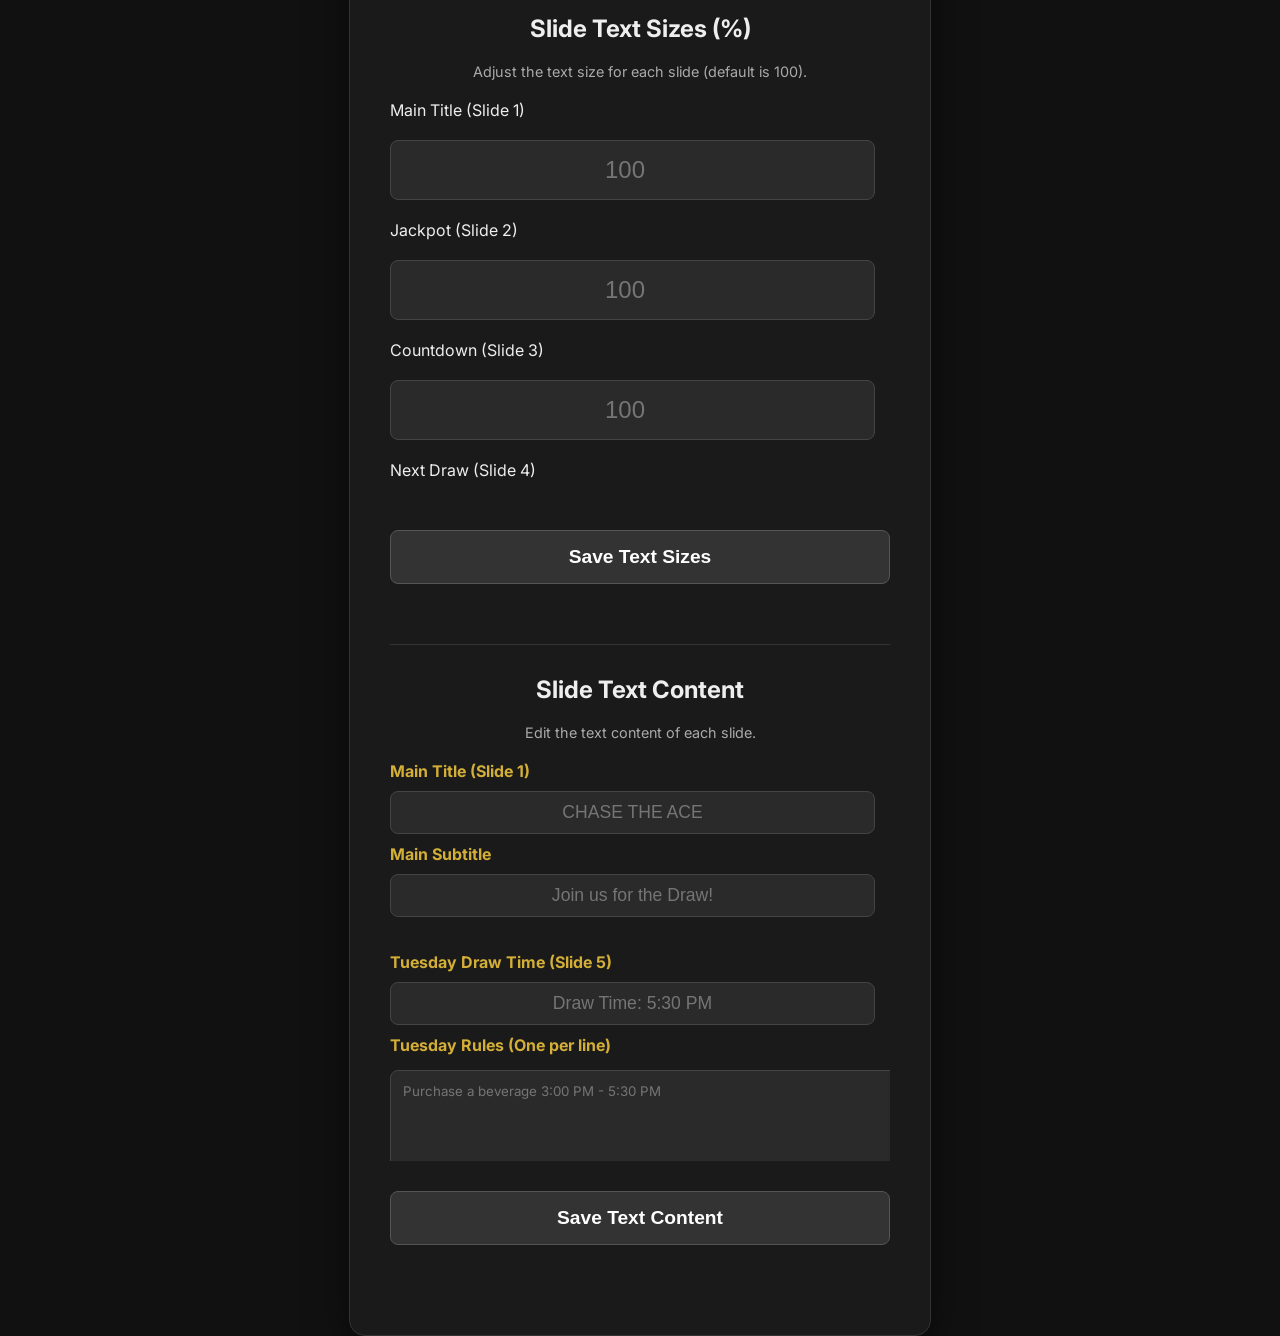
==== admin.html @ 93507a05 "Auto-sync: Matrix System Finalization (2026-05-15 15:42:59)" ====
<!DOCTYPE html>
<html lang="en">
<head>
    <meta charset="UTF-8">
    <meta name="viewport" content="width=device-width, initial-scale=1.0">
    <title>Chase the Ace - ADMIN</title>
    <link href="https://fonts.googleapis.com/css2?family=Inter:wght@400;600&display=swap" rel="stylesheet">
    <style>
        body { 
            font-family: 'Inter', sans-serif; 
            padding: 50px; 
            background: #111; 
            color: #eee;
            display: flex;
            justify-content: center;
            align-items: center;
            height: 100vh;
            margin: 0;
        }
        .admin-panel { 
            background: #1a1a1a; 
            padding: 40px; 
            border-radius: 16px; 
            width: 100%;
            max-width: 500px; 
            box-shadow: 0 10px 40px rgba(0,0,0,0.5); 
            border: 1px solid #333;
            text-align: center;
        }
        h1 { margin-top: 0; color: #d4af37; }
        input { 
            width: 100%; 
            padding: 15px; 
            font-size: 1.5rem; 
            margin: 20px 0; 
            box-sizing: border-box; 
            background: #2a2a2a;
            border: 1px solid #444;
            color: white;
            border-radius: 8px;
            text-align: center;
        }
        input:focus { outline: none; border-color: #d4af37; }
        button { 
            background: #d4af37; 
            color: black; 
            font-weight: bold;
            border: none; 
            padding: 15px 30px; 
            font-size: 1.2rem; 
            cursor: pointer; 
            width: 100%; 
            border-radius: 8px;
            transition: transform 0.1s, background 0.2s;
        }
        button:hover { background: #f59e0b; transform: scale(1.02); }
        button:active { transform: scale(0.98); }
        .status { margin-top: 20px; color: #888; text-align: center; font-size: 0.9rem; }
        .section-divider { margin: 30px 0; border: 0; border-top: 1px solid #333; }
        .section-desc { font-size: 0.9rem; color: #aaa; margin-bottom: 20px; }
        .scroll-container { text-align: left; max-height: 400px; overflow-y: auto; padding-right: 15px; margin-bottom: 20px; }
        .save-btn { margin-top: 10px; background: #333; color: white; border: 1px solid #555; margin-bottom: 30px; }
        textarea { 
            width: 100%; 
            padding: 12px; 
            background: #2a2a2a; 
            border: 1px solid #444; 
            color: white; 
            border-radius: 8px; 
            font-family: 'Inter', sans-serif;
            margin: 10px 0 20px 0;
            resize: vertical;
            min-height: 80px;
        }
        .content-row { margin-bottom: 25px; text-align: left; }
        .content-row label { font-weight: bold; color: #d4af37; display: block; margin-bottom: 5px; }
        .content-row input { margin: 5px 0 10px 0; padding: 10px; font-size: 1.1rem; }
        
        /* Compact Mode */
        body.compact { padding: 1rem; height: auto; display: block; }
        body.compact .admin-panel { padding: 1rem; max-width: 100%; border-radius: 8px; }
        body.compact h1 { font-size: 1.2rem; }
        body.compact h2 { font-size: 1rem; margin-top: 1rem; }
        body.compact p { font-size: 0.8rem; margin: 0.5rem 0; }
        body.compact input { padding: 8px; font-size: 1rem; margin: 10px 0; }
        body.compact button { padding: 10px; font-size: 1rem; }
        body.compact .scroll-container { max-height: 250px; }
        body.compact .content-row { margin-bottom: 15px; }
        body.compact .content-row label { font-size: 0.7rem; }
        body.compact .content-row input { padding: 6px; font-size: 0.9rem; }
    </style>
</head>
<body>

    <div class="admin-panel">
        <h1>Admin Control</h1>
        <p>Enter the current Jackpot amount (numbers only):</p>
        
        <input type="number" id="jackpotInput" placeholder="e.g. 1500">
        <button onclick="saveJackpot()">Update TV Screen</button>
        
        <div class="status" id="statusMsg"></div>
        
        <hr class="section-divider">

        <h2>Slide Text Sizes (%)</h2>
        <p class="section-desc">Adjust the text size for each slide (default is 100).</p>

        <div class="scroll-container">
            <label>Main Title (Slide 1)</label>
            <input type="number" id="scale-main" class="scale-input" placeholder="100">
            
            <label>Jackpot (Slide 2)</label>
            <input type="number" id="scale-jackpot" class="scale-input" placeholder="100">
            
            <label>Countdown (Slide 3)</label>
            <input type="number" id="scale-countdown" class="scale-input" placeholder="100">
            
            <label>Next Draw (Slide 4)</label>
            <input type="number" id="scale-next-draw" class="scale-input" placeholder="100">
            
            <label>Tuesday Rules (Slide 5)</label>
            <input type="number" id="scale-tuesday" class="scale-input" placeholder="100">
            
            <label>Saturday Rules (Slide 6)</label>
            <input type="number" id="scale-saturday" class="scale-input" placeholder="100">
            
            <label>How to Win (Slide 7)</label>
            <input type="number" id="scale-win" class="scale-input" placeholder="100">
        </div>

        <button onclick="saveSlideSizes()" class="save-btn">Save Text Sizes</button>
        <div class="status" id="sizeStatusMsg"></div>

        <hr class="section-divider">

        <h2>Slide Text Content</h2>
        <p class="section-desc">Edit the text content of each slide.</p>

        <div class="scroll-container">
            <!-- Main Slide -->
            <div class="content-row">
                <label>Main Title (Slide 1)</label>
                <input type="text" id="content-main-title" placeholder="CHASE THE ACE">
                <label>Main Subtitle</label>
                <input type="text" id="content-main-subtitle" placeholder="Join us for the Draw!">
            </div>

            <!-- Tuesday Slide -->
            <div class="content-row">
                <label>Tuesday Draw Time (Slide 5)</label>
                <input type="text" id="content-tue-time" placeholder="Draw Time: 5:30 PM">
                <label>Tuesday Rules (One per line)</label>
                <textarea id="content-tue-rules" placeholder="Purchase a beverage 3:00 PM - 5:30 PM"></textarea>
            </div>

            <!-- Saturday Slide -->
            <div class="content-row">
                <label>Saturday Draw Time (Slide 6)</label>
                <input type="text" id="content-sat-time" placeholder="Draw Time: 6:30 PM">
                <label>Saturday Rules (One per line)</label>
                <textarea id="content-sat-rules" placeholder="Purchase a beverage 3:00 PM - 6:30 PM"></textarea>
            </div>

            <!-- Jackpot Footer -->
            <div class="content-row">
                <label>Jackpot Slide Footer (Slide 2)</label>
                <input type="text" id="content-jackpot-footer" placeholder="Jackpot increases by $100 after every draw!">
            </div>

            <!-- How to Win -->
            <div class="content-row">
                <label>How to Win Steps (Slide 7, One per line)</label>
                <textarea id="content-win-steps" placeholder="1. Pick a card from the cabinet (52 Cards)"></textarea>
            </div>
        </div>

        <button onclick="saveSlideContent()" class="save-btn">Save Text Content</button>
        <div class="status" id="contentStatusMsg"></div>
    </div>

    <script>
        // Load current value on page load
        const currentVal = localStorage.getItem('cta_jackpot');
        if(currentVal) {
            document.getElementById('jackpotInput').value = currentVal;
        }

        function saveJackpot() {
            const amount = document.getElementById('jackpotInput').value;
            if(amount) {
                localStorage.setItem('cta_jackpot', amount);
                const msg = document.getElementById('statusMsg');
                msg.innerText = "Saved! The TV screen will update automatically within 5 seconds.";
                msg.style.color = "green";
            }
        }

        // --- Slide Size Logic ---
        const slideIds = ['main', 'jackpot', 'countdown', 'next-draw', 'tuesday', 'saturday', 'win'];

        function loadSlideSizes() {
            const storedSizes = localStorage.getItem('cta_slide_sizes');
            if (storedSizes) {
                const sizes = JSON.parse(storedSizes);
                slideIds.forEach(id => {
                    const el = document.getElementById(`scale-${id}`);
                    if (el && sizes[id]) el.value = sizes[id];
                });
            }
        }

        function saveSlideSizes() {
            const sizes = {};
            slideIds.forEach(id => {
                const el = document.getElementById(`scale-${id}`);
                if (el) sizes[id] = el.value || 100;
            });
            
            localStorage.setItem('cta_slide_sizes', JSON.stringify(sizes));
            
            const msg = document.getElementById('sizeStatusMsg');
            msg.innerText = "Sizes Saved! Updating screen...";
            msg.style.color = "lightgreen";
            setTimeout(() => { msg.innerText = ""; }, 3000);
        }

        // --- Slide Content Logic ---
        const contentFields = [
            'main-title', 'main-subtitle', 
            'tue-time', 'tue-rules', 
            'sat-time', 'sat-rules', 
            'jackpot-footer', 'win-steps'
        ];

        function loadSlideContent() {
            const storedContent = localStorage.getItem('cta_slide_content');
            if (storedContent) {
                const content = JSON.parse(storedContent);
                contentFields.forEach(field => {
                    const el = document.getElementById(`content-${field}`);
                    if (el && content[field]) el.value = content[field];
                });
            }
        }

        function saveSlideContent() {
            const content = {};
            contentFields.forEach(field => {
                const el = document.getElementById(`content-${field}`);
                if (el) content[field] = el.value;
            });
            
            localStorage.setItem('cta_slide_content', JSON.stringify(content));
            
            const msg = document.getElementById('contentStatusMsg');
            msg.innerText = "Content Saved! Updating screen...";
            msg.style.color = "lightgreen";
            setTimeout(() => { msg.innerText = ""; }, 3000);
        }

        // Initialize
        if (window.location.search.includes('compact=true')) {
            document.body.classList.add('compact');
        }
        loadSlideSizes();
        loadSlideContent();
    </script>
</body>
</html>
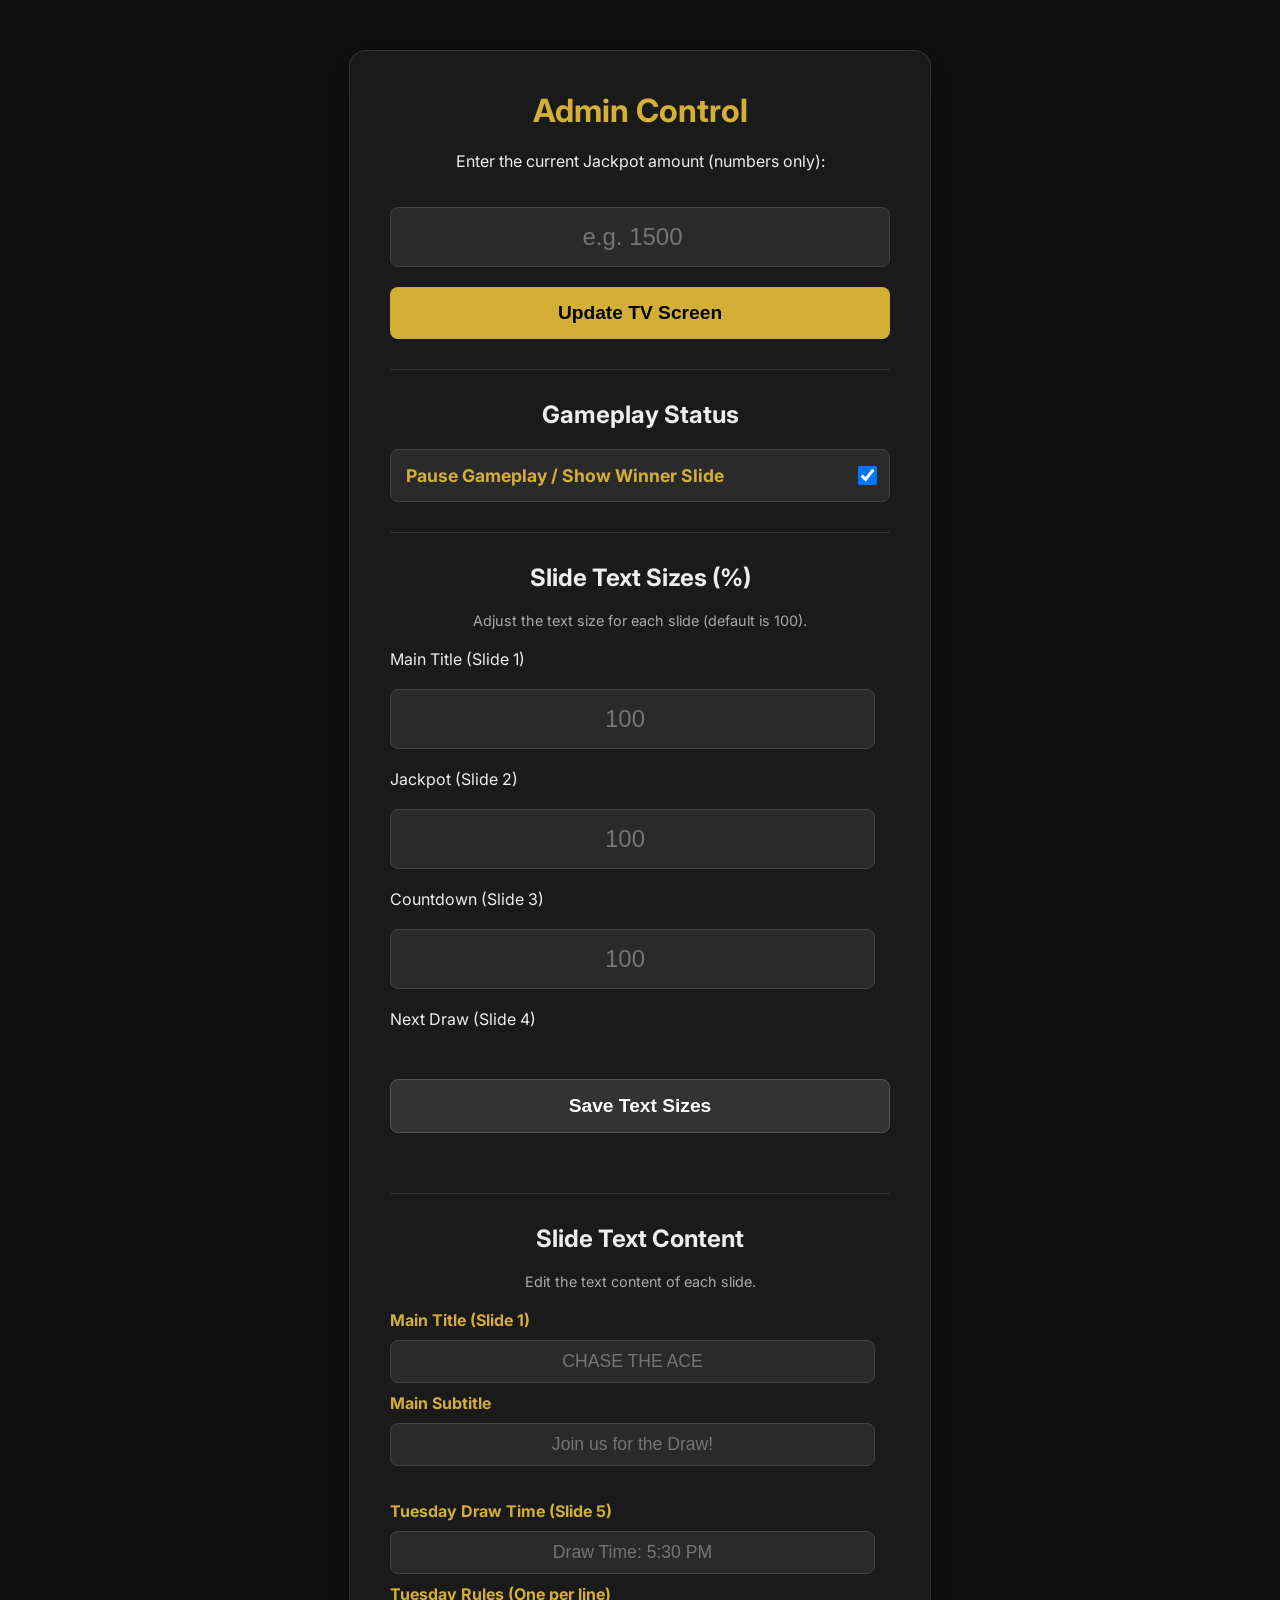
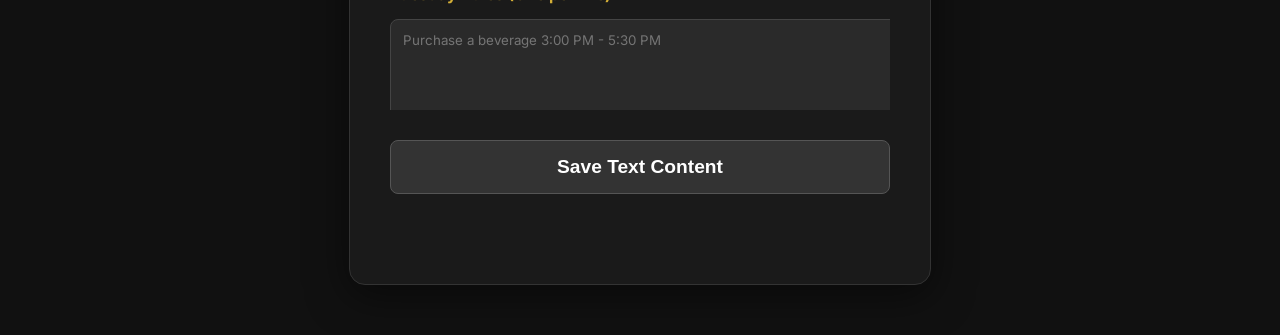
==== commit e4568337: "Add winner announcement slide and default gameplay to paused" ====
--- a/admin.html
+++ b/admin.html
@@ -8,14 +8,16 @@
     <style>
         body { 
             font-family: 'Inter', sans-serif; 
-            padding: 50px; 
+            padding: 50px 20px; 
             background: #111; 
             color: #eee;
             display: flex;
             justify-content: center;
-            align-items: center;
-            height: 100vh;
+            align-items: flex-start;
+            min-height: 100vh;
             margin: 0;
+            overflow-y: auto;
+            box-sizing: border-box;
         }
         .admin-panel { 
             background: #1a1a1a; 
@@ -103,6 +105,14 @@
         
         <hr class="section-divider">
 
+        <h2>Gameplay Status</h2>
+        <div style="margin-bottom: 20px; display: flex; align-items: center; justify-content: space-between; background: #2a2a2a; padding: 15px; border-radius: 8px; border: 1px solid #444;">
+            <label style="margin: 0; color: #d4af37; font-weight: bold; font-size: 1.1rem; cursor: pointer;" for="pausedToggle">Pause Gameplay / Show Winner Slide</label>
+            <input type="checkbox" id="pausedToggle" style="width: auto; margin: 0; transform: scale(1.5); cursor: pointer;" onchange="savePausedState()">
+        </div>
+
+        <hr class="section-divider">
+
         <h2>Slide Text Sizes (%)</h2>
         <p class="section-desc">Adjust the text size for each slide (default is 100).</p>
 
@@ -127,6 +137,9 @@
             
             <label>How to Win (Slide 7)</label>
             <input type="number" id="scale-win" class="scale-input" placeholder="100">
+            
+            <label>Winner/Paused (Slide 8)</label>
+            <input type="number" id="scale-winner" class="scale-input" placeholder="100">
         </div>
 
         <button onclick="saveSlideSizes()" class="save-btn">Save Text Sizes</button>
@@ -172,6 +185,14 @@
             <div class="content-row">
                 <label>How to Win Steps (Slide 7, One per line)</label>
                 <textarea id="content-win-steps" placeholder="1. Pick a card from the cabinet (52 Cards)"></textarea>
+            </div>
+
+            <!-- Winner Slide -->
+            <div class="content-row">
+                <label>Winner Slide Title</label>
+                <input type="text" id="content-winner-title" placeholder="CONGRATULATIONS">
+                <label>Winner Message</label>
+                <textarea id="content-winner-message" style="min-height: 120px;" placeholder="Congratulations to our recent $3400 WINNER!&#10;&#10;Chase the Ace gameplay is now paused and will resume & reset in a few weeks time!&#10;&#10;Thank you for playing!"></textarea>
             </div>
         </div>
 
@@ -184,6 +205,19 @@
         const currentVal = localStorage.getItem('cta_jackpot');
         if(currentVal) {
             document.getElementById('jackpotInput').value = currentVal;
+        }
+
+        // Load paused toggle state
+        const isPaused = localStorage.getItem('cta_paused') !== 'false';
+        document.getElementById('pausedToggle').checked = isPaused;
+
+        function savePausedState() {
+            const isPaused = document.getElementById('pausedToggle').checked;
+            localStorage.setItem('cta_paused', isPaused ? 'true' : 'false');
+            const msg = document.getElementById('statusMsg');
+            msg.innerText = "Status Saved! Updating screen...";
+            msg.style.color = "lightgreen";
+            setTimeout(() => { msg.innerText = ""; }, 3000);
         }
 
         function saveJackpot() {
@@ -197,7 +231,7 @@
         }
 
         // --- Slide Size Logic ---
-        const slideIds = ['main', 'jackpot', 'countdown', 'next-draw', 'tuesday', 'saturday', 'win'];
+        const slideIds = ['main', 'jackpot', 'countdown', 'next-draw', 'tuesday', 'saturday', 'win', 'winner'];
 
         function loadSlideSizes() {
             const storedSizes = localStorage.getItem('cta_slide_sizes');
@@ -230,7 +264,8 @@
             'main-title', 'main-subtitle', 
             'tue-time', 'tue-rules', 
             'sat-time', 'sat-rules', 
-            'jackpot-footer', 'win-steps'
+            'jackpot-footer', 'win-steps',
+            'winner-title', 'winner-message'
         ];
 
         function loadSlideContent() {
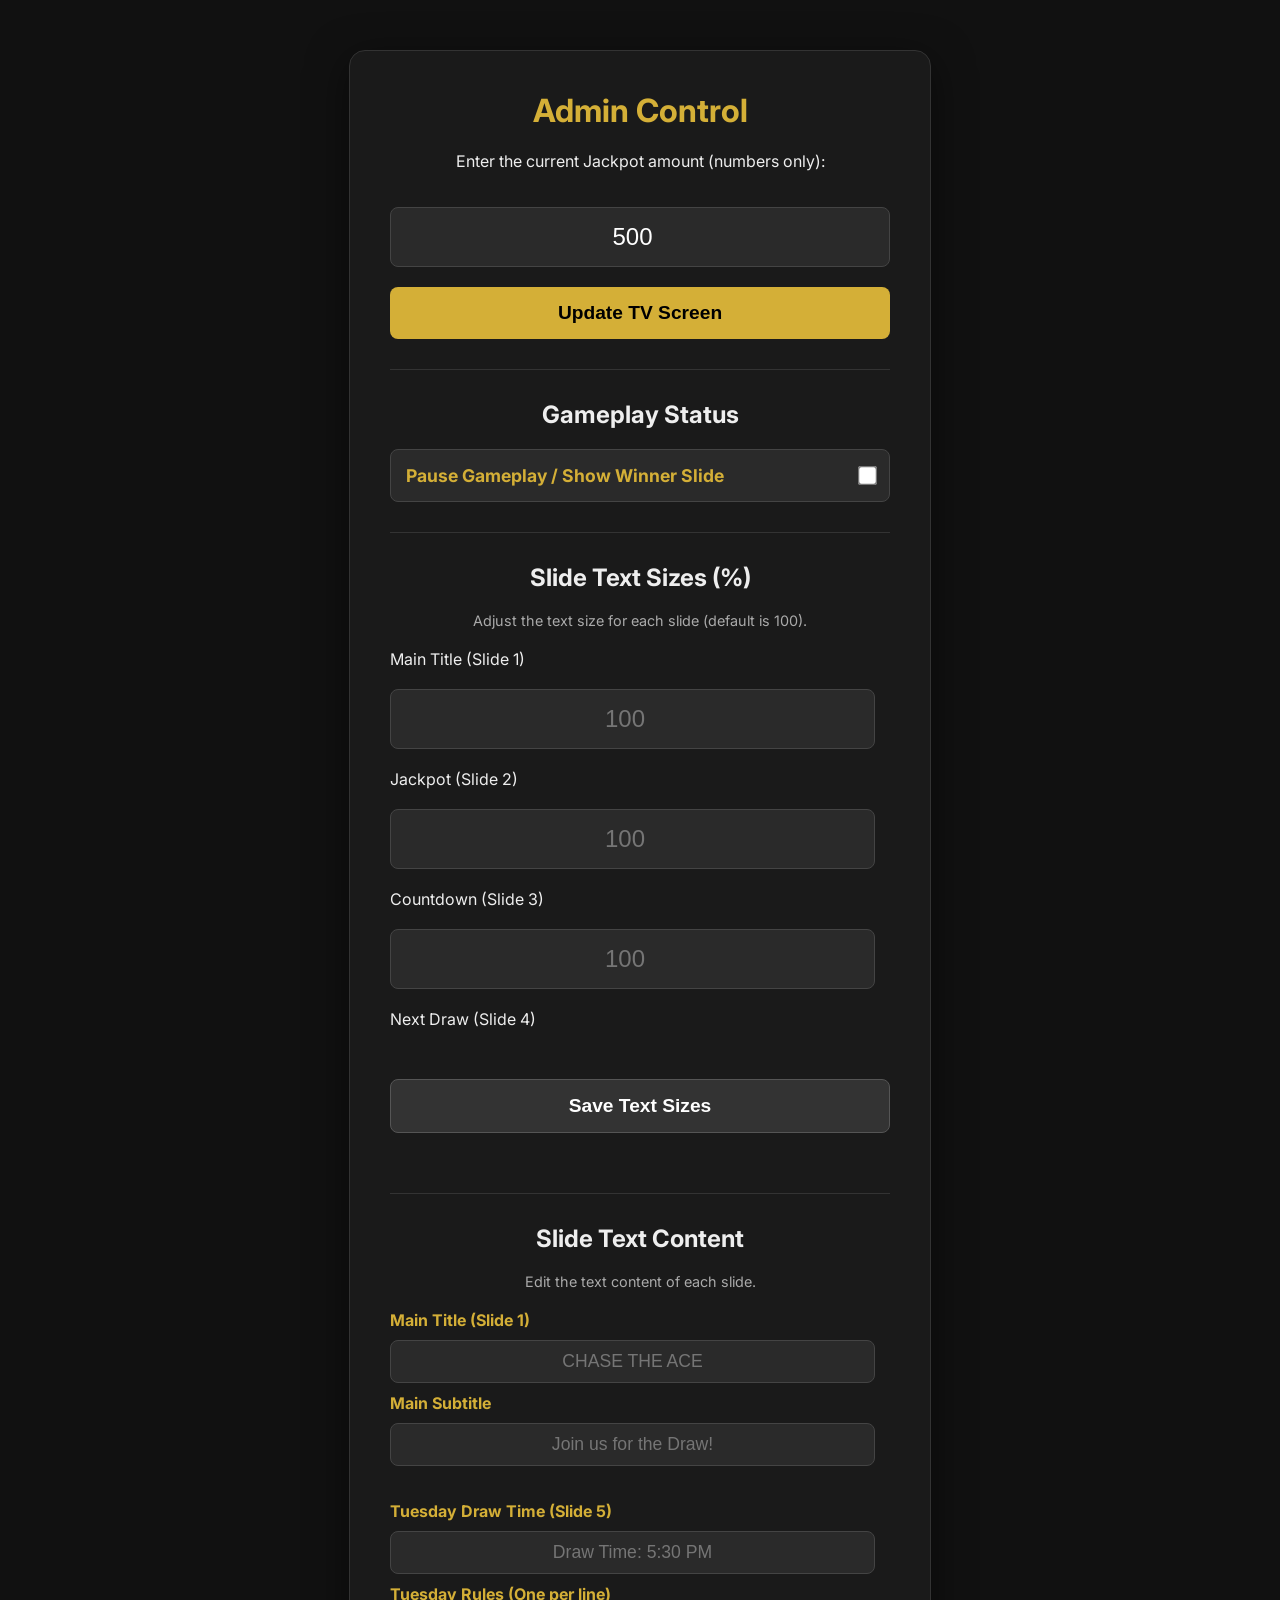
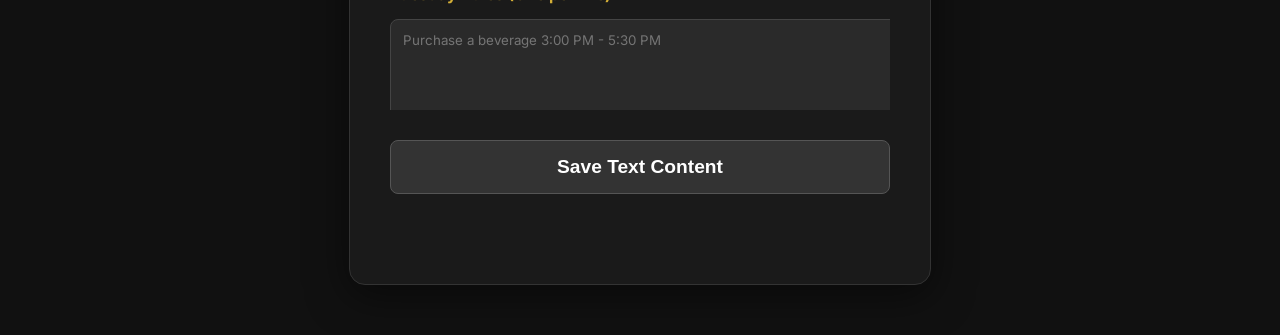
==== commit 93c8944b: "Reset Chase the Ace draw to 00, unpause rotation, and check cta_paused correctly" ====
--- a/admin.html
+++ b/admin.html
@@ -201,6 +201,14 @@
     </div>
 
     <script>
+        // One-time draw reset to unpause and set jackpot to 500
+        if (localStorage.getItem('cta_draw_reset_20260711') !== 'done') {
+            localStorage.setItem('cta_paused', 'false');
+            localStorage.setItem('cta_jackpot', '500');
+            localStorage.setItem('cta_jackpot_backup', '500');
+            localStorage.setItem('cta_draw_reset_20260711', 'done');
+        }
+
         // Load current value on page load
         const currentVal = localStorage.getItem('cta_jackpot');
         if(currentVal) {
@@ -208,7 +216,7 @@
         }
 
         // Load paused toggle state
-        const isPaused = localStorage.getItem('cta_paused') !== 'false';
+        const isPaused = localStorage.getItem('cta_paused') === 'true';
         document.getElementById('pausedToggle').checked = isPaused;
 
         function savePausedState() {
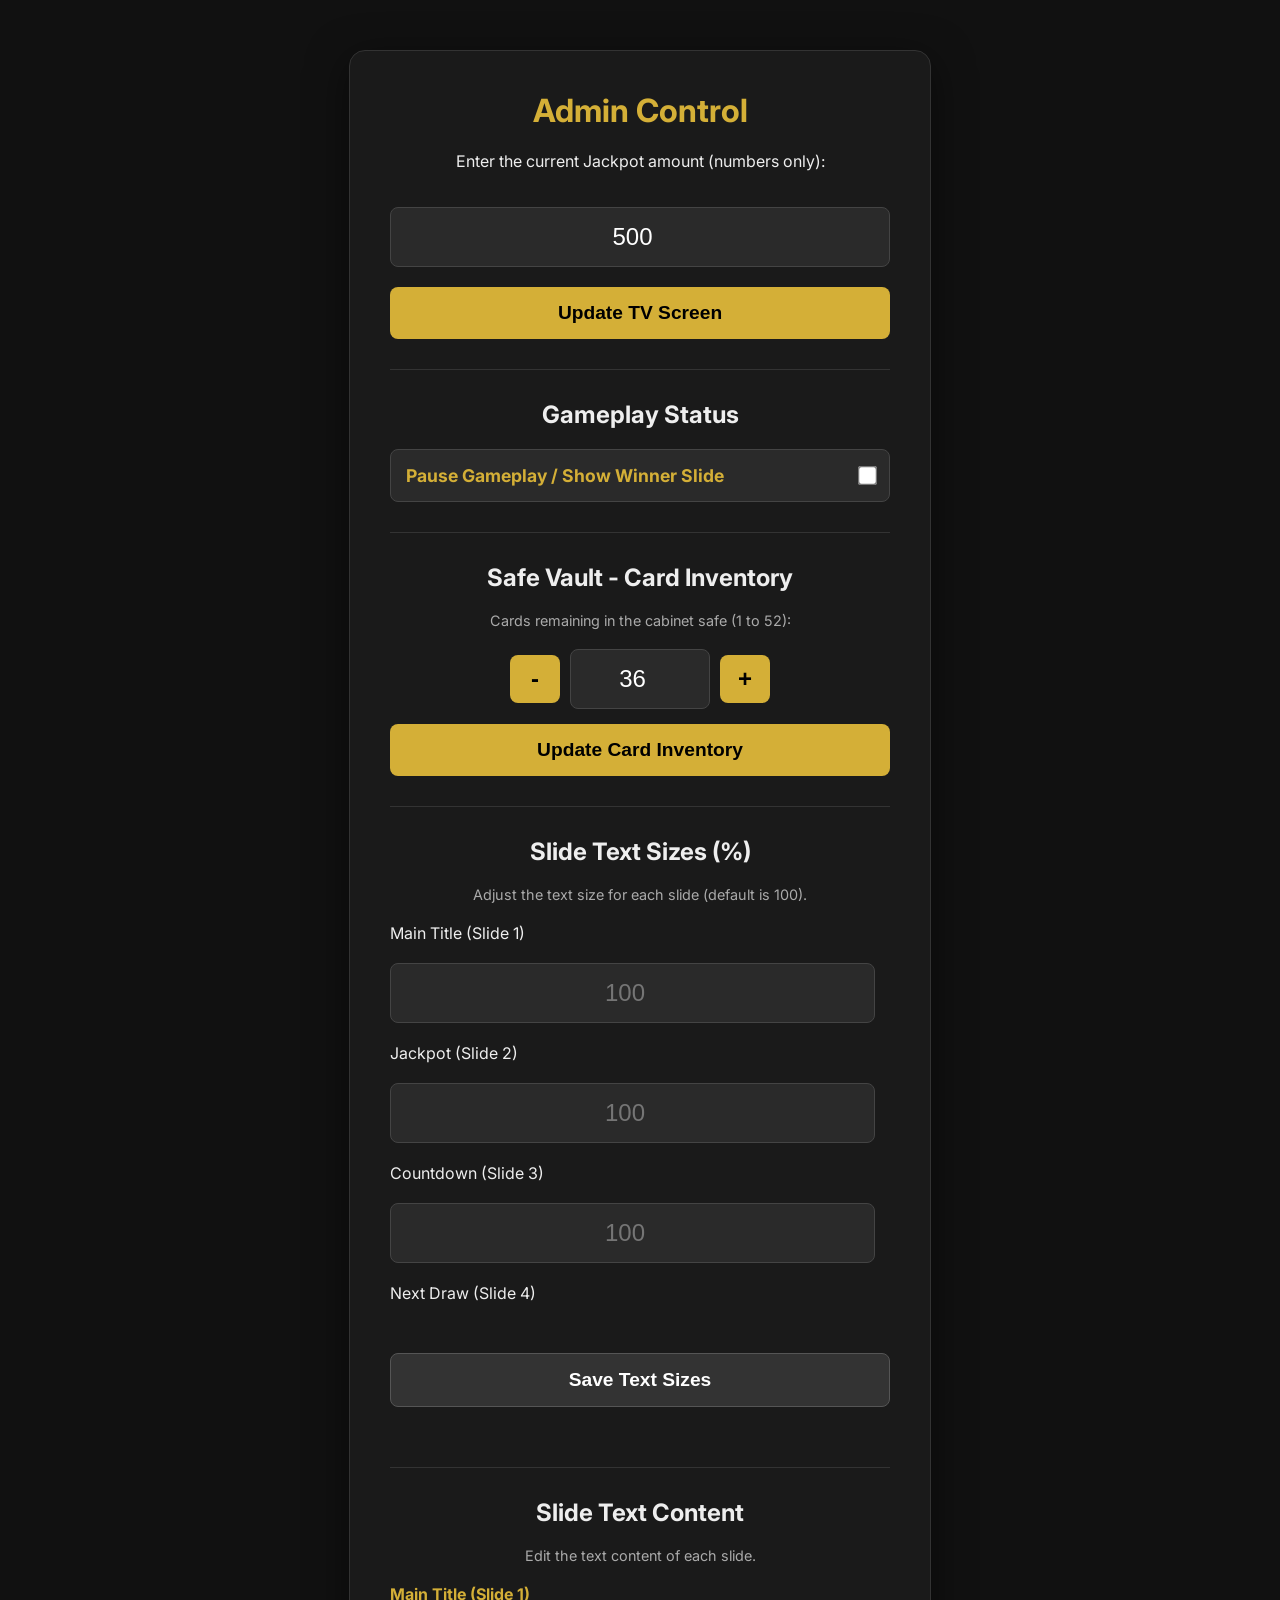
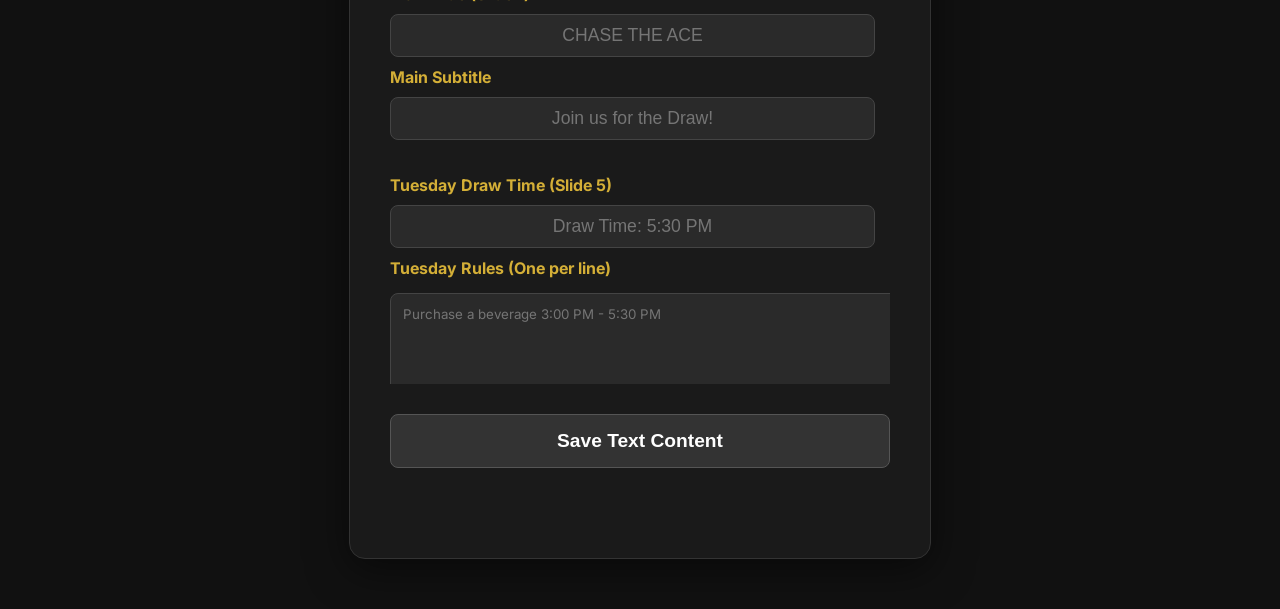
==== commit e12fbc2d: "Auto-sync updates from local environment" ====
--- a/admin.html
+++ b/admin.html
@@ -113,6 +113,18 @@
 
         <hr class="section-divider">
 
+        <h2>Safe Vault - Card Inventory</h2>
+        <p class="section-desc">Cards remaining in the cabinet safe (1 to 52):</p>
+        <div style="display: flex; gap: 10px; align-items: center; justify-content: center; margin: 10px 0 15px 0;">
+            <button type="button" onclick="adjustCards(-1)" style="width: 50px; font-size: 1.5rem; padding: 10px; flex-shrink: 0;">-</button>
+            <input type="number" id="cardsRemainingInput" min="1" max="52" placeholder="e.g. 36" style="margin: 0; max-width: 140px;">
+            <button type="button" onclick="adjustCards(1)" style="width: 50px; font-size: 1.5rem; padding: 10px; flex-shrink: 0;">+</button>
+        </div>
+        <button onclick="saveCardsRemaining()">Update Card Inventory</button>
+        <div class="status" id="cardsStatusMsg"></div>
+
+        <hr class="section-divider">
+
         <h2>Slide Text Sizes (%)</h2>
         <p class="section-desc">Adjust the text size for each slide (default is 100).</p>
 
@@ -140,6 +152,9 @@
             
             <label>Winner/Paused (Slide 8)</label>
             <input type="number" id="scale-winner" class="scale-input" placeholder="100">
+
+            <label>Safe Vault (Slide 9)</label>
+            <input type="number" id="scale-vault" class="scale-input" placeholder="100">
         </div>
 
         <button onclick="saveSlideSizes()" class="save-btn">Save Text Sizes</button>
@@ -238,8 +253,36 @@
             }
         }
 
+        // Load card countdown / inventory
+        function loadCardsRemaining() {
+            const stored = localStorage.getItem('cta_cards_remaining') || 36;
+            const input = document.getElementById('cardsRemainingInput');
+            if (input) input.value = stored;
+        }
+
+        function adjustCards(delta) {
+            const input = document.getElementById('cardsRemainingInput');
+            let val = (parseInt(input.value) || 36) + delta;
+            val = Math.max(1, Math.min(52, val));
+            input.value = val;
+            saveCardsRemaining();
+        }
+
+        function saveCardsRemaining() {
+            const input = document.getElementById('cardsRemainingInput');
+            const val = Math.max(1, Math.min(52, parseInt(input.value) || 36));
+            input.value = val;
+            localStorage.setItem('cta_cards_remaining', val);
+            const msg = document.getElementById('cardsStatusMsg');
+            if (msg) {
+                msg.innerText = `Saved! ${val} cards remaining (${52 - val} flipped). Screen updating...`;
+                msg.style.color = "lightgreen";
+                setTimeout(() => { msg.innerText = ""; }, 3000);
+            }
+        }
+
         // --- Slide Size Logic ---
-        const slideIds = ['main', 'jackpot', 'countdown', 'next-draw', 'tuesday', 'saturday', 'win', 'winner'];
+        const slideIds = ['main', 'jackpot', 'countdown', 'next-draw', 'tuesday', 'saturday', 'win', 'winner', 'vault'];
 
         function loadSlideSizes() {
             const storedSizes = localStorage.getItem('cta_slide_sizes');
@@ -306,6 +349,7 @@
         if (window.location.search.includes('compact=true')) {
             document.body.classList.add('compact');
         }
+        loadCardsRemaining();
         loadSlideSizes();
         loadSlideContent();
     </script>
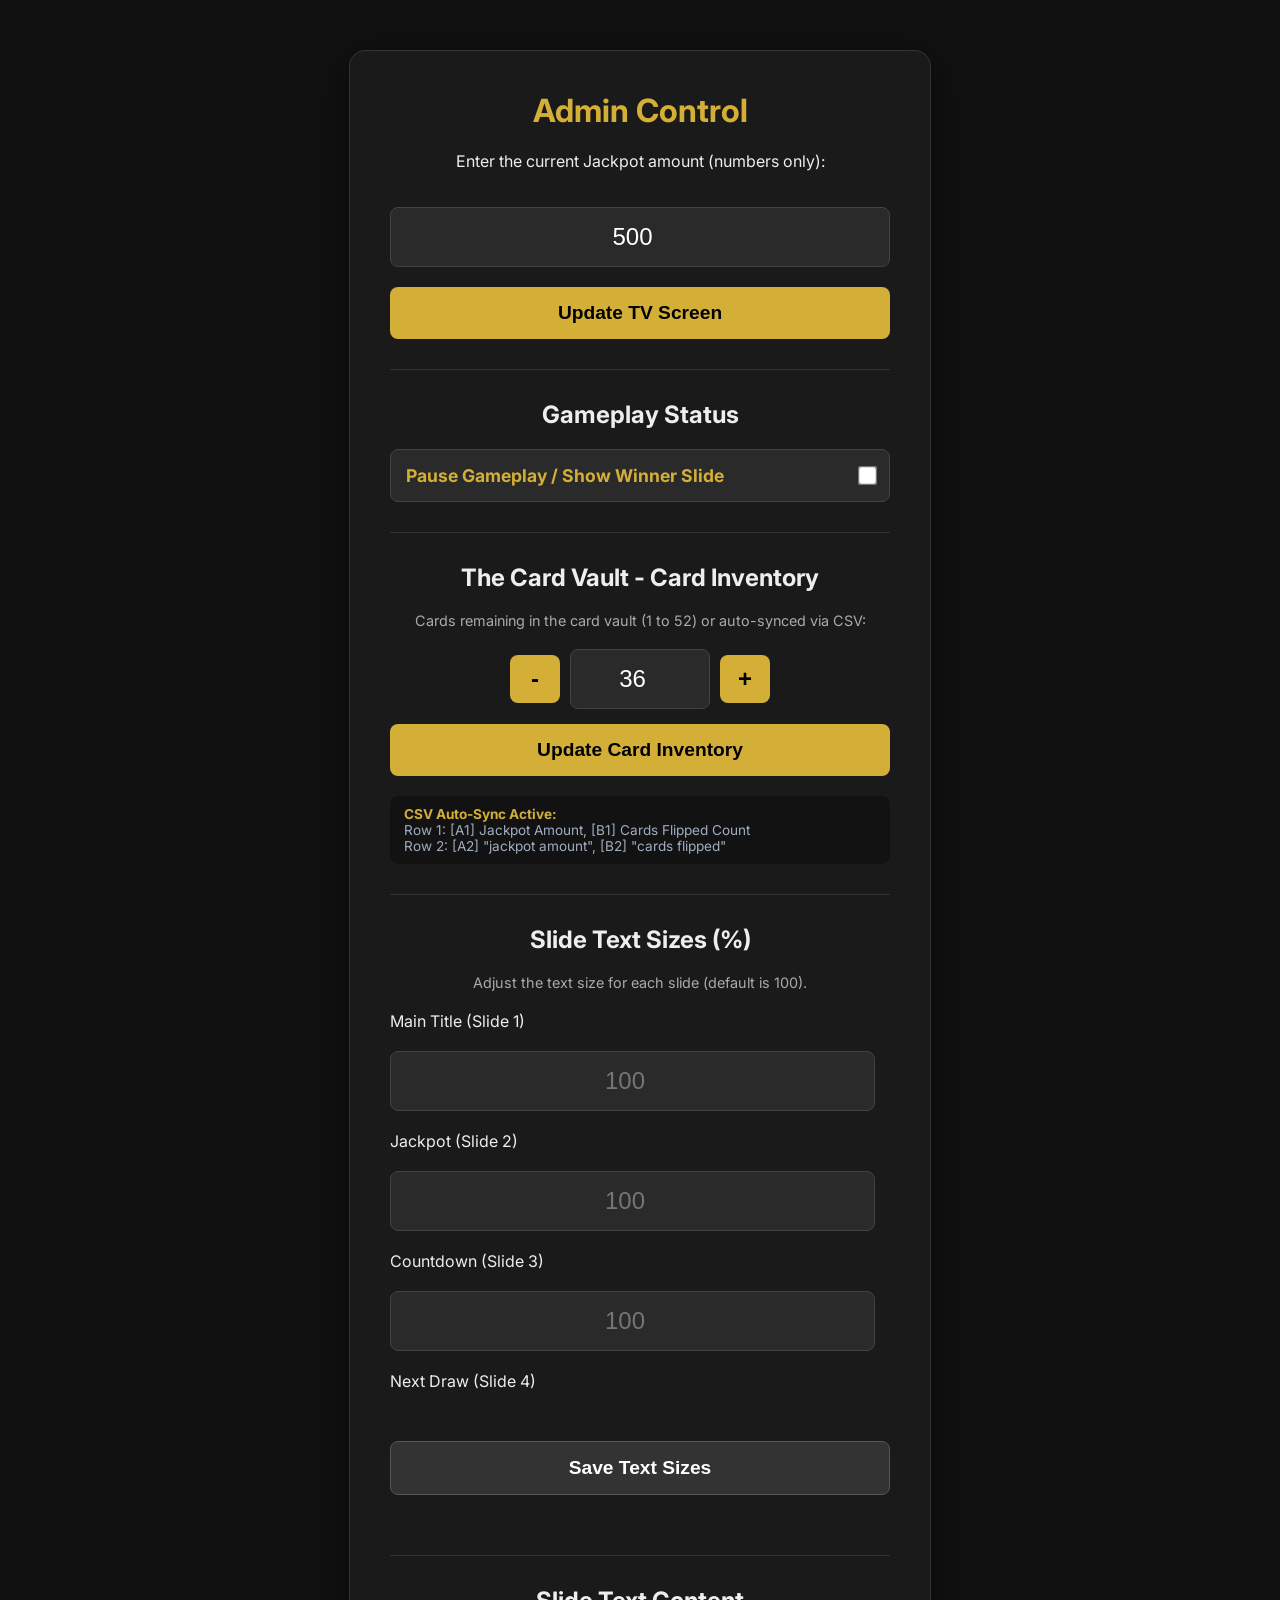
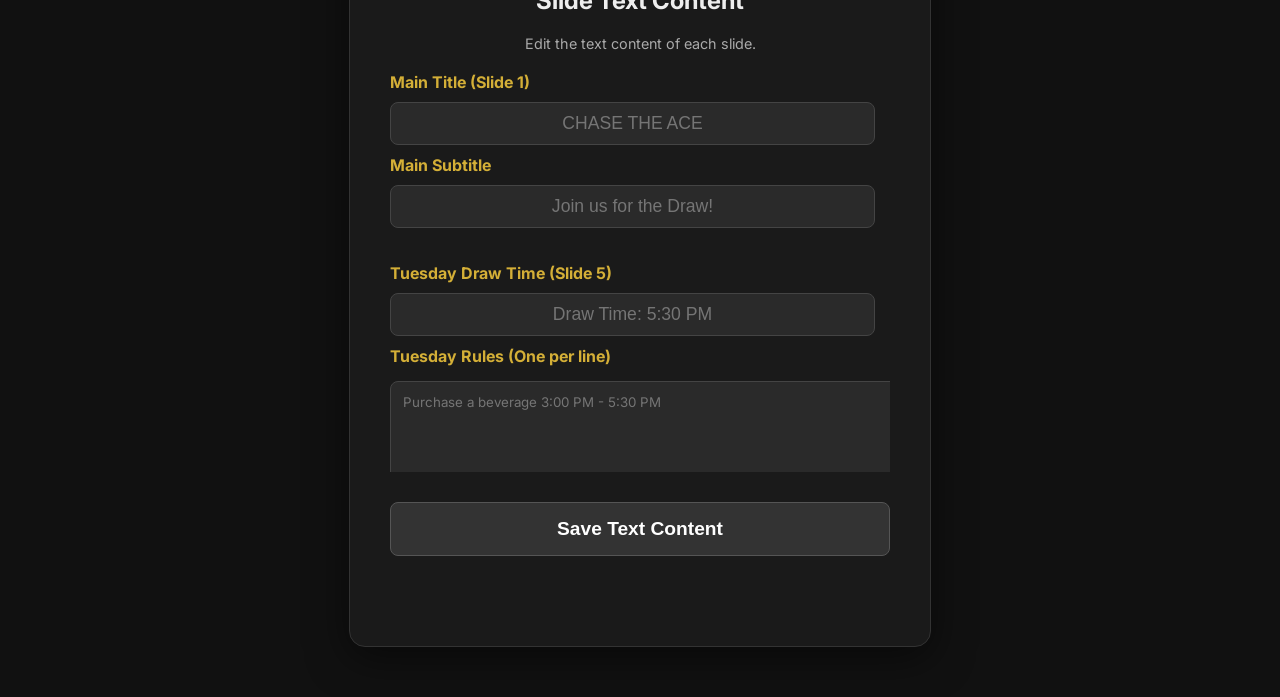
==== commit a189891b: "Update card vault branding, unify slide typography with larger fonts, and add CSV card count sync" ====
--- a/admin.html
+++ b/admin.html
@@ -113,8 +113,8 @@
 
         <hr class="section-divider">
 
-        <h2>Safe Vault - Card Inventory</h2>
-        <p class="section-desc">Cards remaining in the cabinet safe (1 to 52):</p>
+        <h2>The Card Vault - Card Inventory</h2>
+        <p class="section-desc">Cards remaining in the card vault (1 to 52) or auto-synced via CSV:</p>
         <div style="display: flex; gap: 10px; align-items: center; justify-content: center; margin: 10px 0 15px 0;">
             <button type="button" onclick="adjustCards(-1)" style="width: 50px; font-size: 1.5rem; padding: 10px; flex-shrink: 0;">-</button>
             <input type="number" id="cardsRemainingInput" min="1" max="52" placeholder="e.g. 36" style="margin: 0; max-width: 140px;">
@@ -122,6 +122,11 @@
         </div>
         <button onclick="saveCardsRemaining()">Update Card Inventory</button>
         <div class="status" id="cardsStatusMsg"></div>
+        <div style="margin-top: 12px; font-size: 0.85rem; color: #a0aec0; text-align: left; background: rgba(0,0,0,0.3); padding: 10px 14px; border-radius: 8px;">
+            <strong style="color: #d4af37;">CSV Auto-Sync Active:</strong>
+            <br>Row 1: [A1] Jackpot Amount, [B1] Cards Flipped Count
+            <br>Row 2: [A2] "jackpot amount", [B2] "cards flipped"
+        </div>
 
         <hr class="section-divider">
 
@@ -153,7 +158,7 @@
             <label>Winner/Paused (Slide 8)</label>
             <input type="number" id="scale-winner" class="scale-input" placeholder="100">
 
-            <label>Safe Vault (Slide 9)</label>
+            <label>The Card Vault (Slide 9)</label>
             <input type="number" id="scale-vault" class="scale-input" placeholder="100">
         </div>
 
